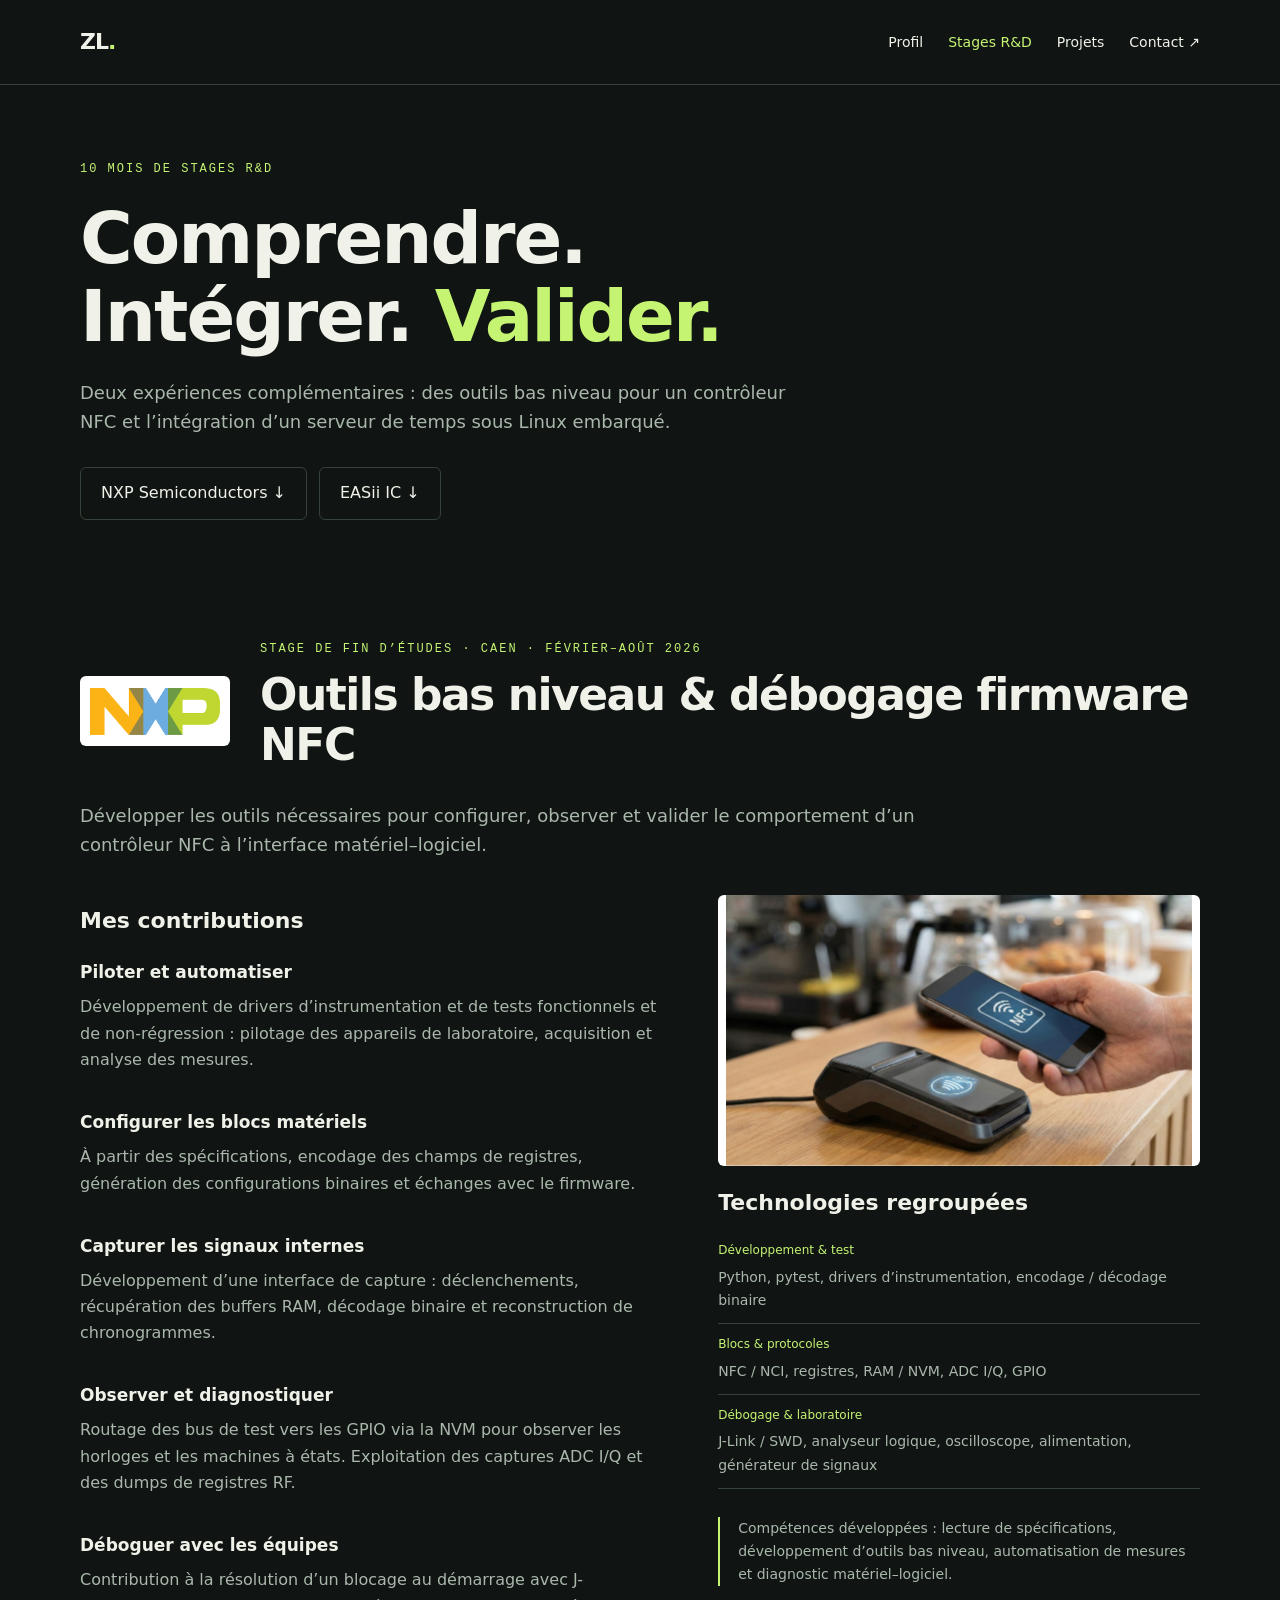
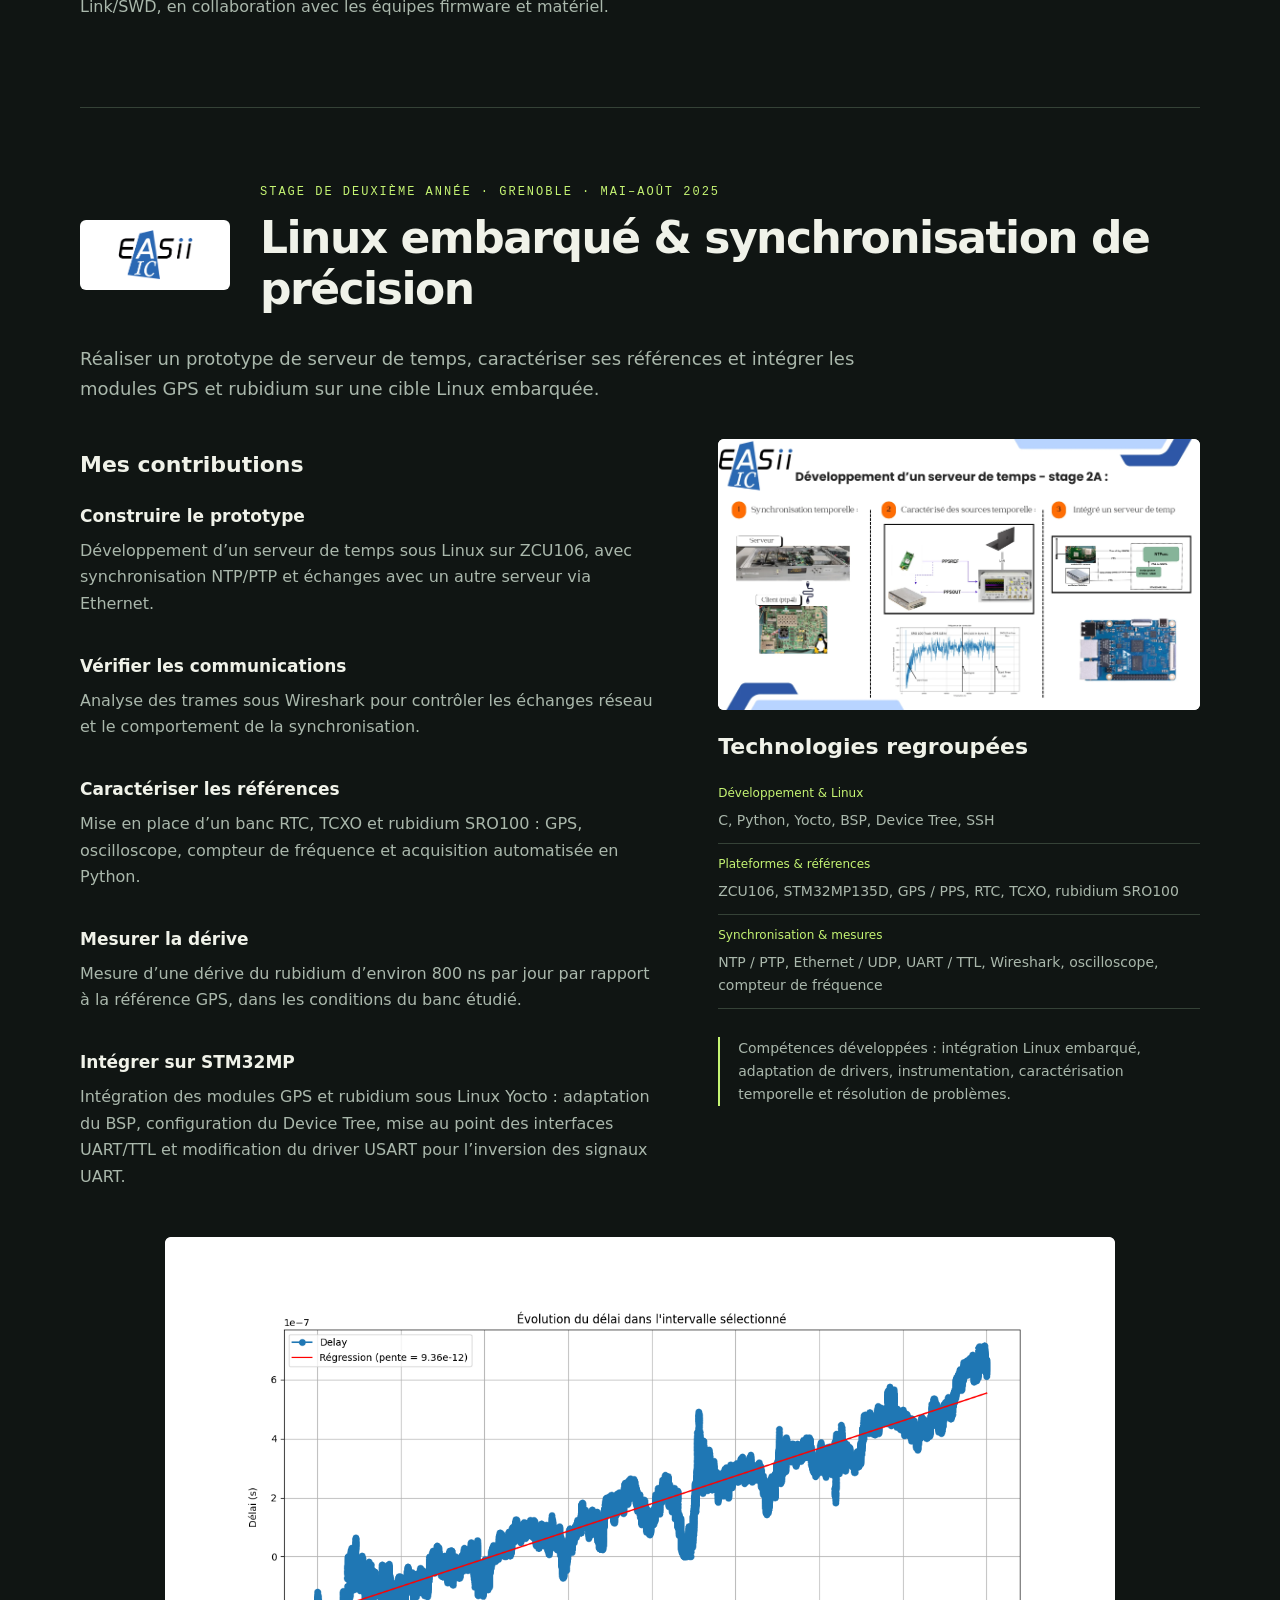
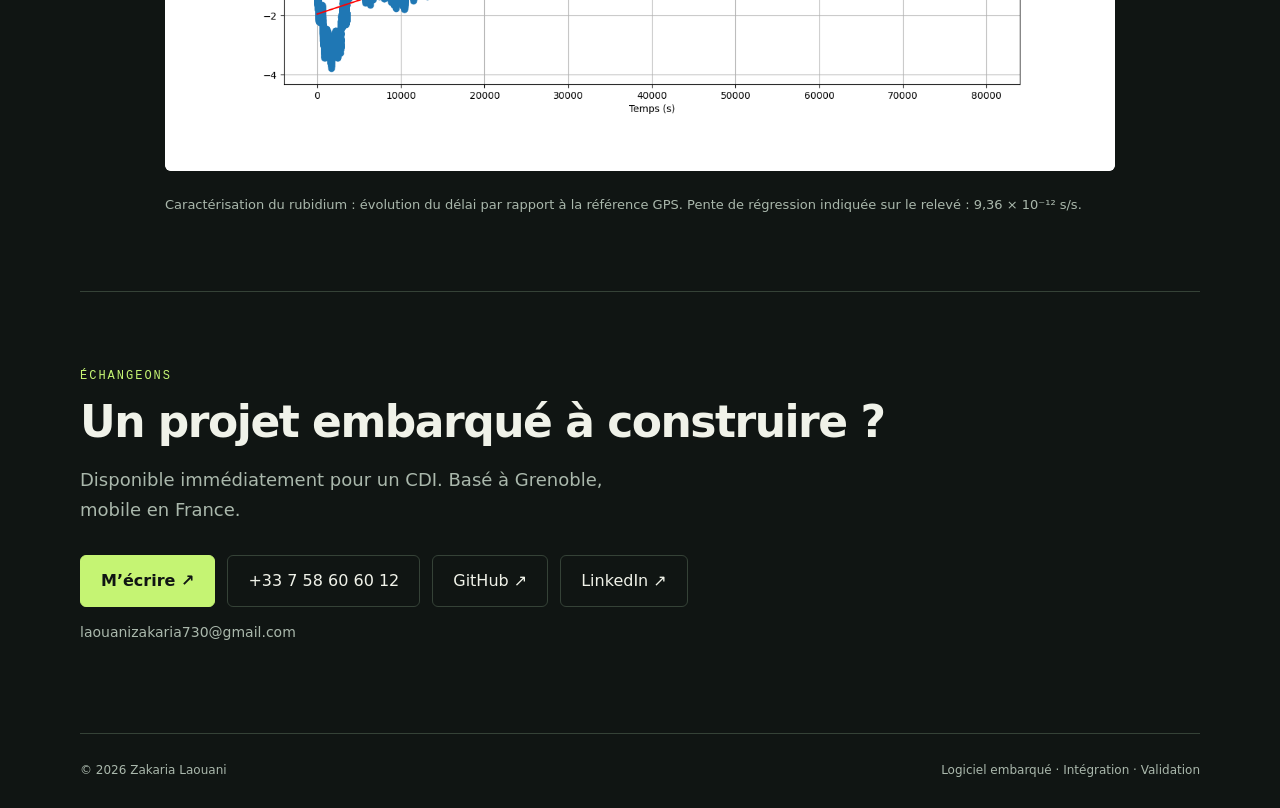
==== experiences.html @ af18028e "Add new portfolio" ====
<!doctype html><html lang="fr"><head><meta charset="utf-8"><meta name="viewport" content="width=device-width, initial-scale=1"><meta name="description" content="Zakaria Laouani, ingénieur systèmes embarqués : C/C++, Linux, FreeRTOS, intégration et validation sur cible."><title>Stages R&amp;D — Zakaria Laouani</title><link rel="stylesheet" href="./styles.css"><script src="./script.js" defer></script></head><body><a class="skip" href="#main">Aller au contenu</a><header><nav class="wrap" aria-label="Navigation principale"><a class="logo" href="./index.html">ZL<span>.</span></a><div class="links"><a href="./index.html">Profil</a><a href="./experiences.html" aria-current="page">Stages R&D</a><a href="./projets.html">Projets</a><a href="#contact">Contact ↗</a></div></nav></header><main id="main" class="wrap"><div class="page-intro"><div class="eyebrow">10 mois de stages R&D</div><h1>Comprendre.<br>Intégrer. <em>Valider.</em></h1><p class="lead">Deux expériences complémentaires : des outils bas niveau pour un contrôleur NFC et l’intégration d’un serveur de temps sous Linux embarqué.</p><div class="actions"><a class="btn" href="#nxp">NXP Semiconductors ↓</a><a class="btn" href="#easii">EASii IC ↓</a></div></div><section id="nxp" class="stage"><div class="stage-heading"><img class="company-logo" src="./assets/logo-nxp.png" alt="NXP Semiconductors"><div><div class="eyebrow">Stage de fin d’études · Caen · Février–août 2026</div><h2>Outils bas niveau &amp; débogage firmware NFC</h2></div></div><p class="lead">Développer les outils nécessaires pour configurer, observer et valider le comportement d’un contrôleur NFC à l’interface matériel–logiciel.</p><div class="stage-layout"><div><h3>Mes contributions</h3><div class="contribution"><h4>Piloter et automatiser</h4><p>Développement de drivers d’instrumentation et de tests fonctionnels et de non-régression : pilotage des appareils de laboratoire, acquisition et analyse des mesures.</p></div><div class="contribution"><h4>Configurer les blocs matériels</h4><p>À partir des spécifications, encodage des champs de registres, génération des configurations binaires et échanges avec le firmware.</p></div><div class="contribution"><h4>Capturer les signaux internes</h4><p>Développement d’une interface de capture : déclenchements, récupération des buffers RAM, décodage binaire et reconstruction de chronogrammes.</p></div><div class="contribution"><h4>Observer et diagnostiquer</h4><p>Routage des bus de test vers les GPIO via la NVM pour observer les horloges et les machines à états. Exploitation des captures ADC I/Q et des dumps de registres RF.</p></div><div class="contribution"><h4>Déboguer avec les équipes</h4><p>Contribution à la résolution d’un blocage au démarrage avec J-Link/SWD, en collaboration avec les équipes firmware et matériel.</p></div></div><aside><a class="project-image" href="./assets/nfc.png" data-lightbox aria-label="Agrandir : Illustration du contexte NFC"><img src="./assets/nfc.png" alt="Illustration du contexte NFC" loading="lazy"></a><h3>Technologies regroupées</h3><dl class="technologies"><div><dt>Développement &amp; test</dt><dd>Python, pytest, drivers d’instrumentation, encodage / décodage binaire</dd></div><div><dt>Blocs &amp; protocoles</dt><dd>NFC / NCI, registres, RAM / NVM, ADC I/Q, GPIO</dd></div><div><dt>Débogage &amp; laboratoire</dt><dd>J-Link / SWD, analyseur logique, oscilloscope, alimentation, générateur de signaux</dd></div></dl><p class="learning">Compétences développées : lecture de spécifications, développement d’outils bas niveau, automatisation de mesures et diagnostic matériel–logiciel.</p></aside></div></section><section id="easii" class="stage"><div class="stage-heading"><img class="company-logo" src="./assets/logo-easii.png" alt="EASii IC"><div><div class="eyebrow">Stage de deuxième année · Grenoble · Mai–août 2025</div><h2>Linux embarqué &amp; synchronisation de précision</h2></div></div><p class="lead">Réaliser un prototype de serveur de temps, caractériser ses références et intégrer les modules GPS et rubidium sur une cible Linux embarquée.</p><div class="stage-layout"><div><h3>Mes contributions</h3><div class="contribution"><h4>Construire le prototype</h4><p>Développement d’un serveur de temps sous Linux sur ZCU106, avec synchronisation NTP/PTP et échanges avec un autre serveur via Ethernet.</p></div><div class="contribution"><h4>Vérifier les communications</h4><p>Analyse des trames sous Wireshark pour contrôler les échanges réseau et le comportement de la synchronisation.</p></div><div class="contribution"><h4>Caractériser les références</h4><p>Mise en place d’un banc RTC, TCXO et rubidium SRO100 : GPS, oscilloscope, compteur de fréquence et acquisition automatisée en Python.</p></div><div class="contribution"><h4>Mesurer la dérive</h4><p>Mesure d’une dérive du rubidium d’environ 800 ns par jour par rapport à la référence GPS, dans les conditions du banc étudié.</p></div><div class="contribution"><h4>Intégrer sur STM32MP</h4><p>Intégration des modules GPS et rubidium sous Linux Yocto : adaptation du BSP, configuration du Device Tree, mise au point des interfaces UART/TTL et modification du driver USART pour l’inversion des signaux UART.</p></div></div><aside><a class="project-image" href="./assets/slide-06.webp" data-lightbox aria-label="Agrandir : Démarche de développement et de caractérisation du serveur de temps — page 6"><img src="./assets/slide-06.webp" alt="Démarche de développement et de caractérisation du serveur de temps — page 6" loading="lazy"></a><h3>Technologies regroupées</h3><dl class="technologies"><div><dt>Développement &amp; Linux</dt><dd>C, Python, Yocto, BSP, Device Tree, SSH</dd></div><div><dt>Plateformes &amp; références</dt><dd>ZCU106, STM32MP135D, GPS / PPS, RTC, TCXO, rubidium SRO100</dd></div><div><dt>Synchronisation &amp; mesures</dt><dd>NTP / PTP, Ethernet / UDP, UART / TTL, Wireshark, oscilloscope, compteur de fréquence</dd></div></dl><p class="learning">Compétences développées : intégration Linux embarqué, adaptation de drivers, instrumentation, caractérisation temporelle et résolution de problèmes.</p></aside></div><figure class="chart"><a class="project-image" href="./assets/mesure-temporelle.png" data-lightbox aria-label="Agrandir : Évolution du délai mesuré et régression linéaire"><img src="./assets/mesure-temporelle.png" alt="Évolution du délai mesuré et régression linéaire" loading="lazy"></a><figcaption>Caractérisation du rubidium : évolution du délai par rapport à la référence GPS. Pente de régression indiquée sur le relevé : 9,36 × 10⁻¹² s/s.</figcaption></figure></section><section id="contact"><div class="eyebrow">Échangeons</div><h2>Un projet embarqué à construire ?</h2><p class="lead">Disponible immédiatement pour un CDI. Basé à Grenoble, mobile en France.</p><div class="actions"><a class="btn primary" href="mailto:laouanizakaria730@gmail.com">M’écrire ↗</a><a class="btn" href="tel:+33758606012">+33 7 58 60 60 12</a><a class="btn" href="https://github.com/zakaria-laouani" target="_blank" rel="noopener noreferrer">GitHub ↗</a><a class="btn" href="https://www.linkedin.com/in/zakaria-laouani-aa63ab289/" target="_blank" rel="noopener noreferrer">LinkedIn ↗</a></div><p class="note"><a href="mailto:laouanizakaria730@gmail.com">laouanizakaria730@gmail.com</a></p></section></main><footer class="wrap"><span>© <span id="year">2026</span> Zakaria Laouani</span><span>Logiciel embarqué · Intégration · Validation</span></footer><dialog id="image-dialog" aria-label="Visuel agrandi"><button type="button" id="close-dialog">Fermer ×</button><img id="dialog-image" alt=""><p id="dialog-caption"></p></dialog></body></html>
---- styles.css ----
:root{--bg:#101513;--panel:#18201c;--text:#f0f2e9;--muted:#aab8ac;--accent:#c5f473;--line:#354237}*{box-sizing:border-box}html{scroll-behavior:smooth;scroll-padding-top:90px}body{margin:0;background:var(--bg);color:var(--text);font:16px/1.65 system-ui,sans-serif}a{color:inherit;text-decoration:none}button{font:inherit;cursor:pointer}a:focus-visible,button:focus-visible,summary:focus-visible{outline:3px solid var(--accent);outline-offset:5px}header{border-bottom:1px solid var(--line);background:var(--bg)}.wrap{width:min(1120px,90%);margin:auto}nav{display:flex;justify-content:space-between;align-items:center;gap:20px;padding:24px 0}nav .links{display:flex;gap:25px;font-size:14px}.logo{font-weight:800;letter-spacing:-1px;font-size:22px}.logo span{color:var(--accent)}.hero{padding:90px 0 70px;display:grid;grid-template-columns:1.4fr 1fr;gap:60px;align-items:center}.eyebrow{color:var(--accent);font:12px/1.5 monospace;text-transform:uppercase;letter-spacing:2px}.hero h1{font-size:clamp(48px,6.5vw,82px);line-height:1.02;letter-spacing:-4px;font-weight:600;margin:23px 0}.hero h1 em{font-style:normal;color:var(--accent)}.lead{color:var(--muted);max-width:550px;font-size:18px}.actions{display:flex;gap:12px;flex-wrap:wrap;margin-top:30px}.btn{display:inline-block;border:1px solid var(--line);border-radius:6px;padding:12px 20px}.primary{background:var(--accent);color:var(--bg);border-color:var(--accent);font-weight:650}.board{border:1px solid var(--line);border-radius:16px;padding:25px;background:radial-gradient(ellipse at center,#253424,transparent 70%),var(--panel);transform:rotate(2deg)}.board svg{width:100%;height:auto}.board-label{display:flex;justify-content:space-between;color:var(--muted);font:11px monospace;letter-spacing:1px}.strip{display:flex;justify-content:space-between;gap:20px;padding:24px 0;border-top:1px solid var(--line);border-bottom:1px solid var(--line);color:var(--muted);font:13px monospace}.strip strong{color:var(--text)}section{padding:75px 0;border-bottom:1px solid var(--line)}.section-top{display:flex;align-items:end;justify-content:space-between;gap:24px;margin-bottom:30px}h2{font-size:clamp(30px,4vw,44px);line-height:1.15;letter-spacing:-1.5px;margin:12px 0}h3{font-size:22px;line-height:1.3;margin:12px 0}.filters{display:flex;flex-wrap:wrap;gap:8px}.filters button{color:var(--muted);background:transparent;border:1px solid var(--line);padding:7px 13px;border-radius:30px;font-size:13px}.filters button[aria-pressed=true]{background:var(--accent);color:var(--bg);border-color:var(--accent)}.grid{display:grid;grid-template-columns:1fr 1fr;gap:18px}.card{padding:28px;background:var(--panel);border:1px solid var(--line);border-radius:10px}.card p{color:var(--muted)}.number{font:12px monospace;color:var(--accent)}.tags{display:flex;gap:7px;flex-wrap:wrap;margin-top:22px}.tags span{border:1px solid var(--line);padding:3px 9px;border-radius:4px;color:var(--muted);font:12px/1.5 monospace}details{margin-top:20px;border-top:1px solid var(--line);padding-top:14px}summary{cursor:pointer;font-size:14px;color:var(--accent)}details p{font-size:14px}.experience{display:grid;grid-template-columns:230px 1fr;padding:28px 0;border-bottom:1px solid var(--line)}.experience:last-child{border:0}.date{font:13px monospace;color:var(--muted)}.experience h3{margin-top:0}.experience p{margin-bottom:0;color:var(--muted)}.skills{display:grid;grid-template-columns:repeat(3,1fr);gap:28px}.skills p{color:var(--muted)}.contact{max-width:700px}.contact h2{font-size:clamp(38px,5vw,60px)}footer{display:flex;justify-content:space-between;gap:20px;padding:27px 0;color:var(--muted);font-size:12px}[hidden]{display:none!important}.skip{position:absolute;top:-100px;background:var(--accent);color:#101513;padding:12px}.skip:focus{top:0}.note{font-size:14px;color:var(--muted)}@media(max-width:760px){nav{align-items:start}.links{flex-wrap:wrap;justify-content:end;gap:10px!important}.hero{grid-template-columns:1fr;padding:55px 0;gap:35px}.hero h1{letter-spacing:-2px}.board{max-width:440px;transform:none}.strip{flex-wrap:wrap}.section-top{align-items:start;flex-direction:column}.grid,.skills{grid-template-columns:1fr}.experience{grid-template-columns:1fr;gap:15px}section{padding:50px 0}footer{flex-direction:column}}@media(prefers-reduced-motion:reduce){html{scroll-behavior:auto}}

.portrait{margin:0;position:relative}.portrait img{display:block;width:100%;height:auto;aspect-ratio:1;object-fit:cover;border-radius:18px}.portrait figcaption{position:absolute;bottom:16px;left:16px;right:16px;background:#101513ec;border:1px solid var(--line);padding:14px 18px;border-radius:10px;font-size:13px}.portrait figcaption strong{display:block;color:var(--accent);font-size:16px}.hero h1{font-size:clamp(44px,6vw,72px)}.project-image{display:block;padding:0;border:0;background:white;width:100%;border-radius:6px;overflow:hidden;margin-bottom:23px}.project-image img{display:block;width:100%;height:auto;aspect-ratio:16/9;object-fit:contain}.project-image:hover{outline:2px solid var(--accent)}.card{min-width:0}.media-row{display:grid;grid-template-columns:1fr 1.2fr;gap:35px;align-items:center;margin-top:30px}.media-row video{display:block;width:100%;max-height:550px;background:#050806;border-radius:12px}.media-row p{color:var(--muted)}.chart{margin:22px 0 0}.chart img{width:100%;height:auto;background:white;border-radius:6px}.chart figcaption{font-size:13px;color:var(--muted);margin-top:10px}.exp-image{margin:22px 0 0;max-width:650px}.contact .actions{align-items:center}.contact a{overflow-wrap:anywhere}.contact-line{font-size:17px;margin-top:22px}.contact-line a{color:var(--accent)}dialog{padding:18px;width:min(1100px,96vw);max-height:94vh;background:var(--bg);color:var(--text);border:1px solid var(--line);border-radius:10px}dialog::backdrop{background:#000c}dialog img{display:block;width:100%;max-height:78vh;object-fit:contain}dialog button{display:block;margin:0 0 12px auto;padding:8px 15px;background:var(--accent);border:0;border-radius:4px}dialog p{margin:12px 0 0;color:var(--muted);font-size:13px}.video-caption{font-size:13px;color:var(--muted)}@media(max-width:760px){.media-row{grid-template-columns:1fr}.hero{gap:35px}.portrait{max-width:380px}.card{padding:20px}.hero h1{letter-spacing:-2px}}
/* Portfolio multi-pages */
nav a[aria-current="page"]{color:var(--accent)}.availability{font:12px/1.7 monospace;color:var(--accent);margin:24px 0}.availability span{display:inline-block;width:7px;height:7px;border-radius:50%;background:var(--accent);margin-right:8px}.skill-grid{grid-template-columns:repeat(3,minmax(0,1fr));gap:35px}.skill-grid h3{font-size:19px}.featured-grid{display:grid;grid-template-columns:repeat(3,minmax(0,1fr));gap:18px}.featured-grid .card{padding:22px}.featured-grid h3{font-size:20px}.text-link{color:var(--accent);font-size:14px}.company-logo{display:block;width:150px;height:70px;object-fit:contain;background:#fff;border-radius:6px;padding:10px;margin-bottom:25px}.page-intro{padding:75px 0 45px}.page-intro h1{font-size:clamp(42px,6vw,72px);line-height:1.08;letter-spacing:-2px;margin:22px 0}.page-intro h1 em{font-style:normal;color:var(--accent)}.page-intro .lead{max-width:740px}.page-intro .filters{margin-top:30px}.project-group{padding-top:40px}.project-group h2{margin-bottom:30px}.project-card{scroll-margin-top:30px}.project-card h4{font-size:14px;color:var(--text);margin:22px 0 10px}.contributions{padding-left:19px;color:var(--muted);font-size:15px}.contributions li{margin:0 0 12px}.technologies{font-size:14px;margin:12px 0}.technologies>div{padding:11px 0;border-bottom:1px solid var(--line)}.technologies dt{color:var(--accent);font-size:12px;margin-bottom:5px}.technologies dd{margin:0;color:var(--muted)}.secondary-media,.video-block{margin:25px 0 0}.secondary-media img{width:100%;height:auto;border-radius:6px}.video-block video{display:block;width:100%;max-height:460px;background:black;border-radius:6px}.secondary-media figcaption,.video-block figcaption{font-size:12px;color:var(--muted);margin-top:10px}.stage-heading{display:flex;gap:30px;align-items:center}.stage-heading .company-logo{flex-shrink:0;margin:0}.stage-layout{display:grid;grid-template-columns:1.2fr 1fr;gap:60px;margin-top:35px}.stage-layout p{color:var(--muted)}.contribution{padding-bottom:12px}.contribution h4{font-size:17px;margin-bottom:8px}.contribution p{margin:0}.stage .lead{max-width:850px}.learning{border-left:2px solid var(--accent);padding-left:18px;font-size:14px;margin-top:28px}.stage .chart{max-width:950px;margin:35px auto 0}.project-image img{height:auto}details[open] summary{margin-bottom:20px}a:hover{color:var(--accent)}.btn.primary:hover{color:var(--bg);background:#d7ff95}@media(max-width:900px){.featured-grid{grid-template-columns:1fr}.featured-grid .project-image{max-width:550px}.skill-grid{grid-template-columns:1fr 1fr}}@media(max-width:760px){.skill-grid,.stage-layout{grid-template-columns:1fr}.stage-layout{gap:25px}.stage-heading{align-items:flex-start;flex-direction:column;gap:18px}.page-intro{padding-top:45px}.page-intro h1{letter-spacing:-1.5px}.links{font-size:12px!important}.hero .lead{font-size:17px}.project-group h2{font-size:28px}}
.project-group .grid{align-items:start}
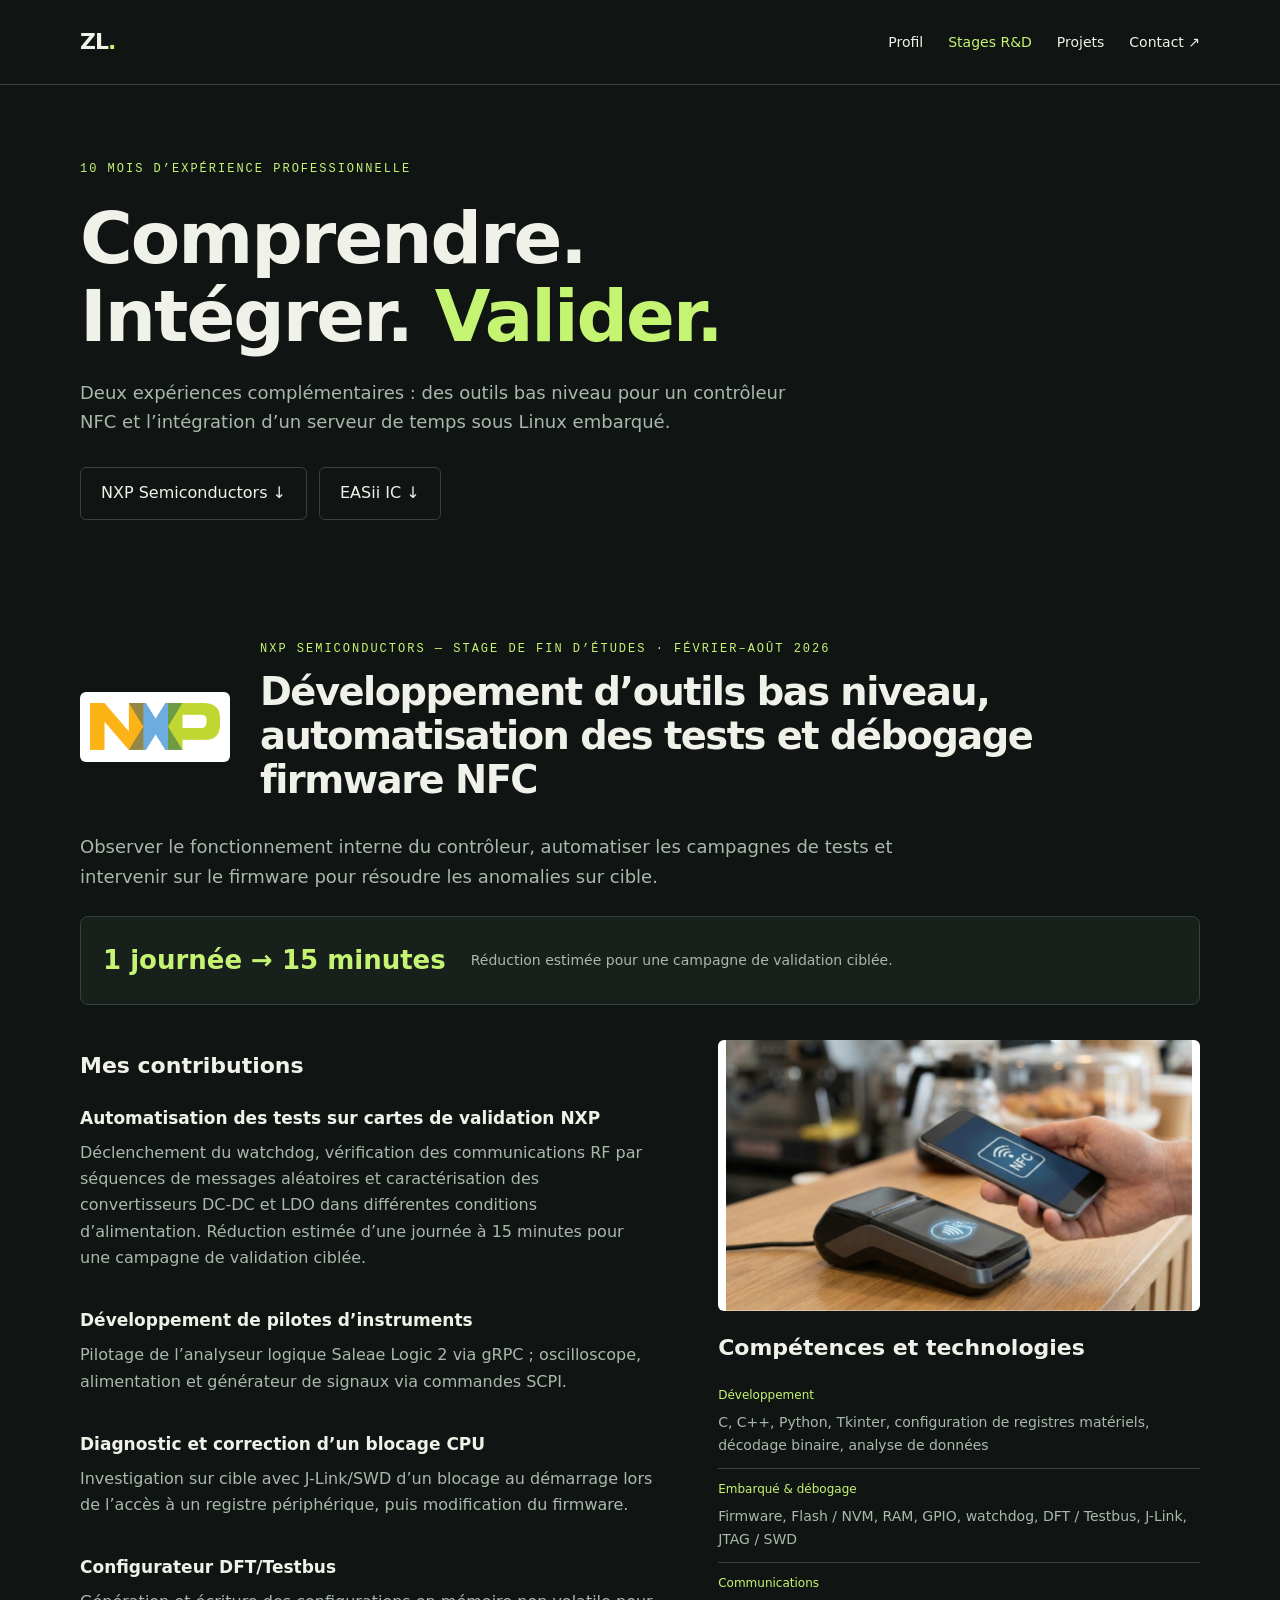
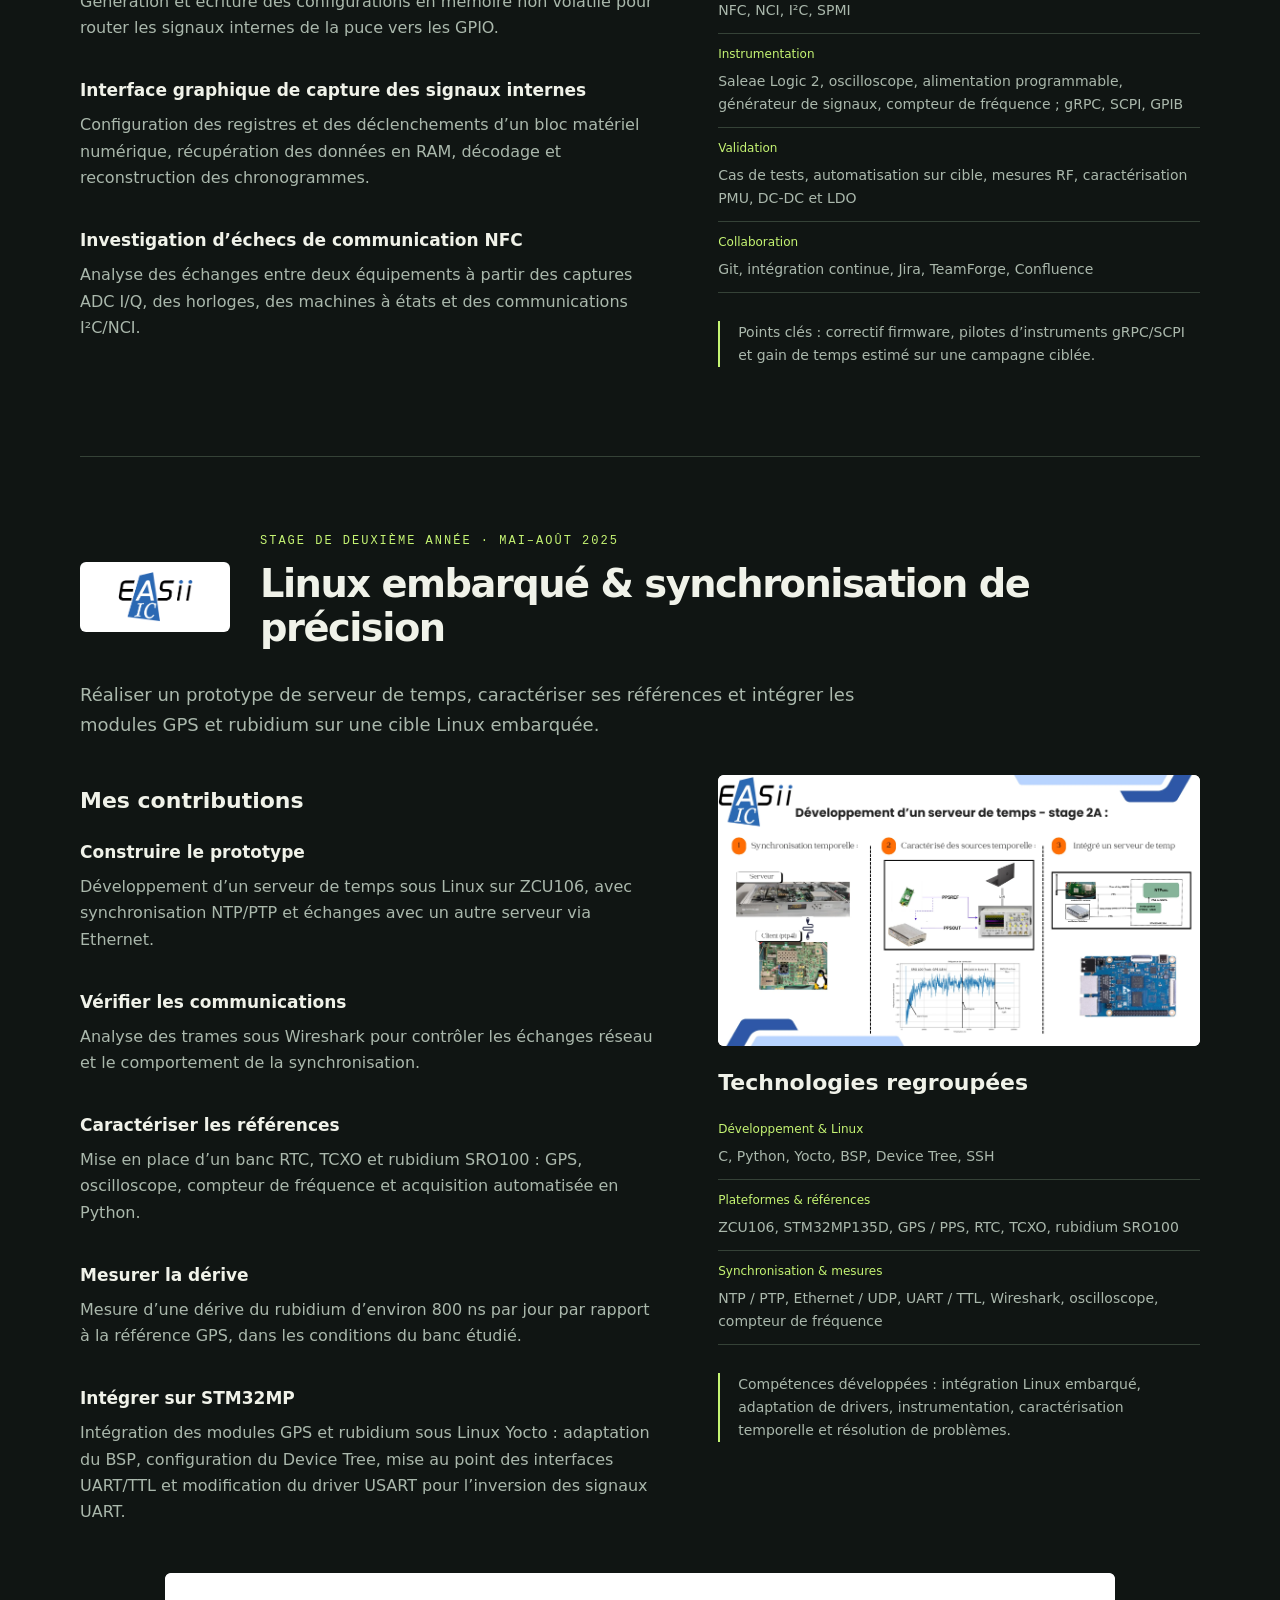
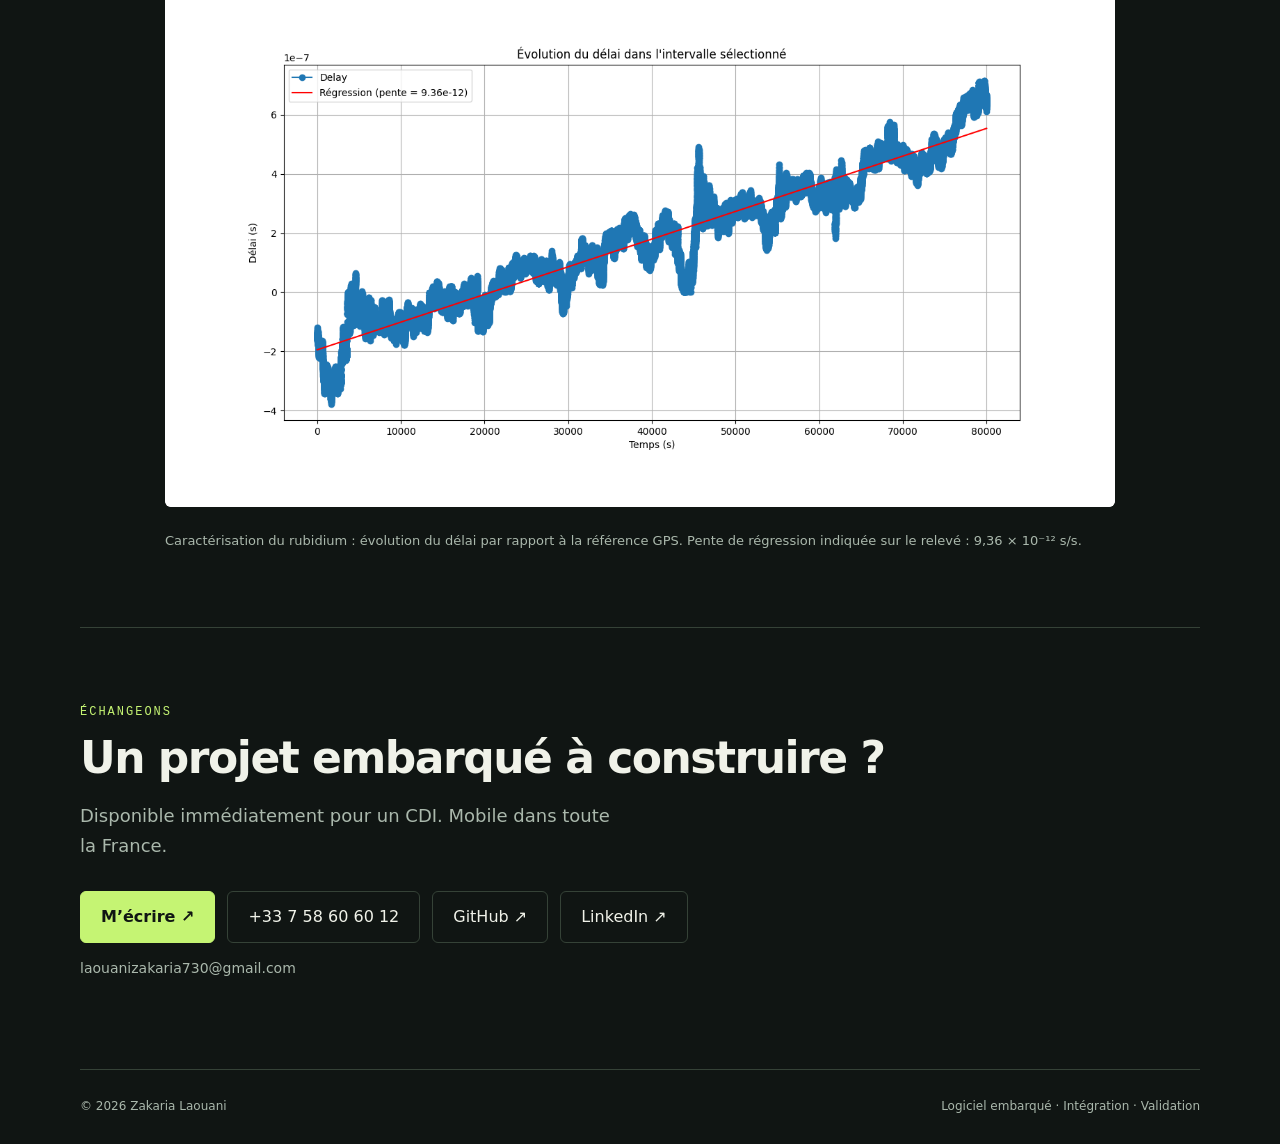
==== commit 9c2f0c04: "add new portfolio" ====
--- a/experiences.html
+++ b/experiences.html
@@ -1 +1 @@
-<!doctype html><html lang="fr"><head><meta charset="utf-8"><meta name="viewport" content="width=device-width, initial-scale=1"><meta name="description" content="Zakaria Laouani, ingénieur systèmes embarqués : C/C++, Linux, FreeRTOS, intégration et validation sur cible."><title>Stages R&amp;D — Zakaria Laouani</title><link rel="stylesheet" href="./styles.css"><script src="./script.js" defer></script></head><body><a class="skip" href="#main">Aller au contenu</a><header><nav class="wrap" aria-label="Navigation principale"><a class="logo" href="./index.html">ZL<span>.</span></a><div class="links"><a href="./index.html">Profil</a><a href="./experiences.html" aria-current="page">Stages R&D</a><a href="./projets.html">Projets</a><a href="#contact">Contact ↗</a></div></nav></header><main id="main" class="wrap"><div class="page-intro"><div class="eyebrow">10 mois de stages R&D</div><h1>Comprendre.<br>Intégrer. <em>Valider.</em></h1><p class="lead">Deux expériences complémentaires : des outils bas niveau pour un contrôleur NFC et l’intégration d’un serveur de temps sous Linux embarqué.</p><div class="actions"><a class="btn" href="#nxp">NXP Semiconductors ↓</a><a class="btn" href="#easii">EASii IC ↓</a></div></div><section id="nxp" class="stage"><div class="stage-heading"><img class="company-logo" src="./assets/logo-nxp.png" alt="NXP Semiconductors"><div><div class="eyebrow">Stage de fin d’études · Caen · Février–août 2026</div><h2>Outils bas niveau &amp; débogage firmware NFC</h2></div></div><p class="lead">Développer les outils nécessaires pour configurer, observer et valider le comportement d’un contrôleur NFC à l’interface matériel–logiciel.</p><div class="stage-layout"><div><h3>Mes contributions</h3><div class="contribution"><h4>Piloter et automatiser</h4><p>Développement de drivers d’instrumentation et de tests fonctionnels et de non-régression : pilotage des appareils de laboratoire, acquisition et analyse des mesures.</p></div><div class="contribution"><h4>Configurer les blocs matériels</h4><p>À partir des spécifications, encodage des champs de registres, génération des configurations binaires et échanges avec le firmware.</p></div><div class="contribution"><h4>Capturer les signaux internes</h4><p>Développement d’une interface de capture : déclenchements, récupération des buffers RAM, décodage binaire et reconstruction de chronogrammes.</p></div><div class="contribution"><h4>Observer et diagnostiquer</h4><p>Routage des bus de test vers les GPIO via la NVM pour observer les horloges et les machines à états. Exploitation des captures ADC I/Q et des dumps de registres RF.</p></div><div class="contribution"><h4>Déboguer avec les équipes</h4><p>Contribution à la résolution d’un blocage au démarrage avec J-Link/SWD, en collaboration avec les équipes firmware et matériel.</p></div></div><aside><a class="project-image" href="./assets/nfc.png" data-lightbox aria-label="Agrandir : Illustration du contexte NFC"><img src="./assets/nfc.png" alt="Illustration du contexte NFC" loading="lazy"></a><h3>Technologies regroupées</h3><dl class="technologies"><div><dt>Développement &amp; test</dt><dd>Python, pytest, drivers d’instrumentation, encodage / décodage binaire</dd></div><div><dt>Blocs &amp; protocoles</dt><dd>NFC / NCI, registres, RAM / NVM, ADC I/Q, GPIO</dd></div><div><dt>Débogage &amp; laboratoire</dt><dd>J-Link / SWD, analyseur logique, oscilloscope, alimentation, générateur de signaux</dd></div></dl><p class="learning">Compétences développées : lecture de spécifications, développement d’outils bas niveau, automatisation de mesures et diagnostic matériel–logiciel.</p></aside></div></section><section id="easii" class="stage"><div class="stage-heading"><img class="company-logo" src="./assets/logo-easii.png" alt="EASii IC"><div><div class="eyebrow">Stage de deuxième année · Grenoble · Mai–août 2025</div><h2>Linux embarqué &amp; synchronisation de précision</h2></div></div><p class="lead">Réaliser un prototype de serveur de temps, caractériser ses références et intégrer les modules GPS et rubidium sur une cible Linux embarquée.</p><div class="stage-layout"><div><h3>Mes contributions</h3><div class="contribution"><h4>Construire le prototype</h4><p>Développement d’un serveur de temps sous Linux sur ZCU106, avec synchronisation NTP/PTP et échanges avec un autre serveur via Ethernet.</p></div><div class="contribution"><h4>Vérifier les communications</h4><p>Analyse des trames sous Wireshark pour contrôler les échanges réseau et le comportement de la synchronisation.</p></div><div class="contribution"><h4>Caractériser les références</h4><p>Mise en place d’un banc RTC, TCXO et rubidium SRO100 : GPS, oscilloscope, compteur de fréquence et acquisition automatisée en Python.</p></div><div class="contribution"><h4>Mesurer la dérive</h4><p>Mesure d’une dérive du rubidium d’environ 800 ns par jour par rapport à la référence GPS, dans les conditions du banc étudié.</p></div><div class="contribution"><h4>Intégrer sur STM32MP</h4><p>Intégration des modules GPS et rubidium sous Linux Yocto : adaptation du BSP, configuration du Device Tree, mise au point des interfaces UART/TTL et modification du driver USART pour l’inversion des signaux UART.</p></div></div><aside><a class="project-image" href="./assets/slide-06.webp" data-lightbox aria-label="Agrandir : Démarche de développement et de caractérisation du serveur de temps — page 6"><img src="./assets/slide-06.webp" alt="Démarche de développement et de caractérisation du serveur de temps — page 6" loading="lazy"></a><h3>Technologies regroupées</h3><dl class="technologies"><div><dt>Développement &amp; Linux</dt><dd>C, Python, Yocto, BSP, Device Tree, SSH</dd></div><div><dt>Plateformes &amp; références</dt><dd>ZCU106, STM32MP135D, GPS / PPS, RTC, TCXO, rubidium SRO100</dd></div><div><dt>Synchronisation &amp; mesures</dt><dd>NTP / PTP, Ethernet / UDP, UART / TTL, Wireshark, oscilloscope, compteur de fréquence</dd></div></dl><p class="learning">Compétences développées : intégration Linux embarqué, adaptation de drivers, instrumentation, caractérisation temporelle et résolution de problèmes.</p></aside></div><figure class="chart"><a class="project-image" href="./assets/mesure-temporelle.png" data-lightbox aria-label="Agrandir : Évolution du délai mesuré et régression linéaire"><img src="./assets/mesure-temporelle.png" alt="Évolution du délai mesuré et régression linéaire" loading="lazy"></a><figcaption>Caractérisation du rubidium : évolution du délai par rapport à la référence GPS. Pente de régression indiquée sur le relevé : 9,36 × 10⁻¹² s/s.</figcaption></figure></section><section id="contact"><div class="eyebrow">Échangeons</div><h2>Un projet embarqué à construire ?</h2><p class="lead">Disponible immédiatement pour un CDI. Basé à Grenoble, mobile en France.</p><div class="actions"><a class="btn primary" href="mailto:laouanizakaria730@gmail.com">M’écrire ↗</a><a class="btn" href="tel:+33758606012">+33 7 58 60 60 12</a><a class="btn" href="https://github.com/zakaria-laouani" target="_blank" rel="noopener noreferrer">GitHub ↗</a><a class="btn" href="https://www.linkedin.com/in/zakaria-laouani-aa63ab289/" target="_blank" rel="noopener noreferrer">LinkedIn ↗</a></div><p class="note"><a href="mailto:laouanizakaria730@gmail.com">laouanizakaria730@gmail.com</a></p></section></main><footer class="wrap"><span>© <span id="year">2026</span> Zakaria Laouani</span><span>Logiciel embarqué · Intégration · Validation</span></footer><dialog id="image-dialog" aria-label="Visuel agrandi"><button type="button" id="close-dialog">Fermer ×</button><img id="dialog-image" alt=""><p id="dialog-caption"></p></dialog></body></html>+<!doctype html><html lang="fr"><head><meta charset="utf-8"><meta name="viewport" content="width=device-width, initial-scale=1"><meta name="description" content="Zakaria Laouani, ingénieur systèmes embarqués : C/C++, Linux, FreeRTOS, intégration et validation sur cible."><title>Stages R&amp;D — Zakaria Laouani</title><link rel="stylesheet" href="./styles.css"><script src="./script.js" defer></script></head><body><a class="skip" href="#main">Aller au contenu</a><header><nav class="wrap" aria-label="Navigation principale"><a class="logo" href="./index.html">ZL<span>.</span></a><div class="links"><a href="./index.html">Profil</a><a href="./experiences.html" aria-current="page">Stages R&D</a><a href="./projets.html">Projets</a><a href="#contact">Contact ↗</a></div></nav></header><main id="main" class="wrap"><div class="page-intro"><div class="eyebrow">10 mois d’expérience professionnelle</div><h1>Comprendre.<br>Intégrer. <em>Valider.</em></h1><p class="lead">Deux expériences complémentaires : des outils bas niveau pour un contrôleur NFC et l’intégration d’un serveur de temps sous Linux embarqué.</p><div class="actions"><a class="btn" href="#nxp">NXP Semiconductors ↓</a><a class="btn" href="#easii">EASii IC ↓</a></div></div><section id="nxp" class="stage"><div class="stage-heading"><img class="company-logo" src="./assets/logo-nxp.png" alt="NXP Semiconductors"><div><div class="eyebrow">NXP Semiconductors — Stage de fin d’études · Février–août 2026</div><h2>Développement d’outils bas niveau, automatisation des tests et débogage firmware NFC</h2></div></div><p class="lead">Observer le fonctionnement interne du contrôleur, automatiser les campagnes de tests et intervenir sur le firmware pour résoudre les anomalies sur cible.</p><div class="result-callout"><strong>1 journée → 15 minutes</strong><span>Réduction estimée pour une campagne de validation ciblée.</span></div><div class="stage-layout"><div><h3>Mes contributions</h3><div class="contribution"><h4>Automatisation des tests sur cartes de validation NXP</h4><p>Déclenchement du watchdog, vérification des communications RF par séquences de messages aléatoires et caractérisation des convertisseurs DC-DC et LDO dans différentes conditions d’alimentation. Réduction estimée d’une journée à 15 minutes pour une campagne de validation ciblée.</p></div><div class="contribution"><h4>Développement de pilotes d’instruments</h4><p>Pilotage de l’analyseur logique Saleae Logic 2 via gRPC ; oscilloscope, alimentation et générateur de signaux via commandes SCPI.</p></div><div class="contribution"><h4>Diagnostic et correction d’un blocage CPU</h4><p>Investigation sur cible avec J-Link/SWD d’un blocage au démarrage lors de l’accès à un registre périphérique, puis modification du firmware.</p></div><div class="contribution"><h4>Configurateur DFT/Testbus</h4><p>Génération et écriture des configurations en mémoire non volatile pour router les signaux internes de la puce vers les GPIO.</p></div><div class="contribution"><h4>Interface graphique de capture des signaux internes</h4><p>Configuration des registres et des déclenchements d’un bloc matériel numérique, récupération des données en RAM, décodage et reconstruction des chronogrammes.</p></div><div class="contribution"><h4>Investigation d’échecs de communication NFC</h4><p>Analyse des échanges entre deux équipements à partir des captures ADC I/Q, des horloges, des machines à états et des communications I²C/NCI.</p></div></div><aside><a class="project-image" href="./assets/nfc.png" data-lightbox aria-label="Agrandir : illustration du contexte NFC"><img src="./assets/nfc.png" alt="Illustration du contexte NFC" loading="lazy"></a><h3>Compétences et technologies</h3><dl class="technologies"><div><dt>Développement</dt><dd>C, C++, Python, Tkinter, configuration de registres matériels, décodage binaire, analyse de données</dd></div><div><dt>Embarqué &amp; débogage</dt><dd>Firmware, Flash / NVM, RAM, GPIO, watchdog, DFT / Testbus, J-Link, JTAG / SWD</dd></div><div><dt>Communications</dt><dd>NFC, NCI, I²C, SPMI</dd></div><div><dt>Instrumentation</dt><dd>Saleae Logic 2, oscilloscope, alimentation programmable, générateur de signaux, compteur de fréquence ; gRPC, SCPI, GPIB</dd></div><div><dt>Validation</dt><dd>Cas de tests, automatisation sur cible, mesures RF, caractérisation PMU, DC-DC et LDO</dd></div><div><dt>Collaboration</dt><dd>Git, intégration continue, Jira, TeamForge, Confluence</dd></div></dl><p class="learning">Points clés : correctif firmware, pilotes d’instruments gRPC/SCPI et gain de temps estimé sur une campagne ciblée.</p></aside></div></section><section id="easii" class="stage"><div class="stage-heading"><img class="company-logo" src="./assets/logo-easii.png" alt="EASii IC"><div><div class="eyebrow">Stage de deuxième année ·  Mai–août 2025</div><h2>Linux embarqué &amp; synchronisation de précision</h2></div></div><p class="lead">Réaliser un prototype de serveur de temps, caractériser ses références et intégrer les modules GPS et rubidium sur une cible Linux embarquée.</p><div class="stage-layout"><div><h3>Mes contributions</h3><div class="contribution"><h4>Construire le prototype</h4><p>Développement d’un serveur de temps sous Linux sur ZCU106, avec synchronisation NTP/PTP et échanges avec un autre serveur via Ethernet.</p></div><div class="contribution"><h4>Vérifier les communications</h4><p>Analyse des trames sous Wireshark pour contrôler les échanges réseau et le comportement de la synchronisation.</p></div><div class="contribution"><h4>Caractériser les références</h4><p>Mise en place d’un banc RTC, TCXO et rubidium SRO100 : GPS, oscilloscope, compteur de fréquence et acquisition automatisée en Python.</p></div><div class="contribution"><h4>Mesurer la dérive</h4><p>Mesure d’une dérive du rubidium d’environ 800 ns par jour par rapport à la référence GPS, dans les conditions du banc étudié.</p></div><div class="contribution"><h4>Intégrer sur STM32MP</h4><p>Intégration des modules GPS et rubidium sous Linux Yocto : adaptation du BSP, configuration du Device Tree, mise au point des interfaces UART/TTL et modification du driver USART pour l’inversion des signaux UART.</p></div></div><aside><a class="project-image" href="./assets/slide-06.webp" data-lightbox aria-label="Agrandir : Démarche de développement et de caractérisation du serveur de temps — page 6"><img src="./assets/slide-06.webp" alt="Démarche de développement et de caractérisation du serveur de temps — page 6" loading="lazy"></a><h3>Technologies regroupées</h3><dl class="technologies"><div><dt>Développement &amp; Linux</dt><dd>C, Python, Yocto, BSP, Device Tree, SSH</dd></div><div><dt>Plateformes &amp; références</dt><dd>ZCU106, STM32MP135D, GPS / PPS, RTC, TCXO, rubidium SRO100</dd></div><div><dt>Synchronisation &amp; mesures</dt><dd>NTP / PTP, Ethernet / UDP, UART / TTL, Wireshark, oscilloscope, compteur de fréquence</dd></div></dl><p class="learning">Compétences développées : intégration Linux embarqué, adaptation de drivers, instrumentation, caractérisation temporelle et résolution de problèmes.</p></aside></div><figure class="chart"><a class="project-image" href="./assets/mesure-temporelle.png" data-lightbox aria-label="Agrandir : Évolution du délai mesuré et régression linéaire"><img src="./assets/mesure-temporelle.png" alt="Évolution du délai mesuré et régression linéaire" loading="lazy"></a><figcaption>Caractérisation du rubidium : évolution du délai par rapport à la référence GPS. Pente de régression indiquée sur le relevé : 9,36 × 10⁻¹² s/s.</figcaption></figure></section><section id="contact"><div class="eyebrow">Échangeons</div><h2>Un projet embarqué à construire ?</h2><p class="lead">Disponible immédiatement pour un CDI. Mobile dans toute la France.</p><div class="actions"><a class="btn primary" href="mailto:laouanizakaria730@gmail.com">M’écrire ↗</a><a class="btn" href="tel:+33758606012">+33 7 58 60 60 12</a><a class="btn" href="https://github.com/zakaria-laouani" target="_blank" rel="noopener noreferrer">GitHub ↗</a><a class="btn" href="https://www.linkedin.com/in/zakaria-laouani-aa63ab289/" target="_blank" rel="noopener noreferrer">LinkedIn ↗</a></div><p class="note"><a href="mailto:laouanizakaria730@gmail.com">laouanizakaria730@gmail.com</a></p></section></main><footer class="wrap"><span>© <span id="year">2026</span> Zakaria Laouani</span><span>Logiciel embarqué · Intégration · Validation</span></footer><dialog id="image-dialog" aria-label="Visuel agrandi"><button type="button" id="close-dialog">Fermer ×</button><img id="dialog-image" alt=""><p id="dialog-caption"></p></dialog></body></html>
--- a/styles.css
+++ b/styles.css
@@ -5,3 +5,5 @@
 /* Portfolio multi-pages */
 nav a[aria-current="page"]{color:var(--accent)}.availability{font:12px/1.7 monospace;color:var(--accent);margin:24px 0}.availability span{display:inline-block;width:7px;height:7px;border-radius:50%;background:var(--accent);margin-right:8px}.skill-grid{grid-template-columns:repeat(3,minmax(0,1fr));gap:35px}.skill-grid h3{font-size:19px}.featured-grid{display:grid;grid-template-columns:repeat(3,minmax(0,1fr));gap:18px}.featured-grid .card{padding:22px}.featured-grid h3{font-size:20px}.text-link{color:var(--accent);font-size:14px}.company-logo{display:block;width:150px;height:70px;object-fit:contain;background:#fff;border-radius:6px;padding:10px;margin-bottom:25px}.page-intro{padding:75px 0 45px}.page-intro h1{font-size:clamp(42px,6vw,72px);line-height:1.08;letter-spacing:-2px;margin:22px 0}.page-intro h1 em{font-style:normal;color:var(--accent)}.page-intro .lead{max-width:740px}.page-intro .filters{margin-top:30px}.project-group{padding-top:40px}.project-group h2{margin-bottom:30px}.project-card{scroll-margin-top:30px}.project-card h4{font-size:14px;color:var(--text);margin:22px 0 10px}.contributions{padding-left:19px;color:var(--muted);font-size:15px}.contributions li{margin:0 0 12px}.technologies{font-size:14px;margin:12px 0}.technologies>div{padding:11px 0;border-bottom:1px solid var(--line)}.technologies dt{color:var(--accent);font-size:12px;margin-bottom:5px}.technologies dd{margin:0;color:var(--muted)}.secondary-media,.video-block{margin:25px 0 0}.secondary-media img{width:100%;height:auto;border-radius:6px}.video-block video{display:block;width:100%;max-height:460px;background:black;border-radius:6px}.secondary-media figcaption,.video-block figcaption{font-size:12px;color:var(--muted);margin-top:10px}.stage-heading{display:flex;gap:30px;align-items:center}.stage-heading .company-logo{flex-shrink:0;margin:0}.stage-layout{display:grid;grid-template-columns:1.2fr 1fr;gap:60px;margin-top:35px}.stage-layout p{color:var(--muted)}.contribution{padding-bottom:12px}.contribution h4{font-size:17px;margin-bottom:8px}.contribution p{margin:0}.stage .lead{max-width:850px}.learning{border-left:2px solid var(--accent);padding-left:18px;font-size:14px;margin-top:28px}.stage .chart{max-width:950px;margin:35px auto 0}.project-image img{height:auto}details[open] summary{margin-bottom:20px}a:hover{color:var(--accent)}.btn.primary:hover{color:var(--bg);background:#d7ff95}@media(max-width:900px){.featured-grid{grid-template-columns:1fr}.featured-grid .project-image{max-width:550px}.skill-grid{grid-template-columns:1fr 1fr}}@media(max-width:760px){.skill-grid,.stage-layout{grid-template-columns:1fr}.stage-layout{gap:25px}.stage-heading{align-items:flex-start;flex-direction:column;gap:18px}.page-intro{padding-top:45px}.page-intro h1{letter-spacing:-1.5px}.links{font-size:12px!important}.hero .lead{font-size:17px}.project-group h2{font-size:28px}}
 .project-group .grid{align-items:start}
+
+.hero-objective{max-width:570px;color:var(--muted);font-size:16px}.hero-objective strong{color:var(--text)}.impact{padding:35px 0}.impact-grid{display:grid;grid-template-columns:repeat(3,minmax(0,1fr));gap:28px;margin-top:22px}.impact-grid article{border-left:2px solid var(--accent);padding-left:20px}.impact-grid strong{font-size:clamp(20px,2.3vw,29px);color:var(--accent);letter-spacing:-.7px}.impact-grid p{font-size:14px;color:var(--muted);margin:10px 0}.result-callout{display:flex;flex-wrap:wrap;align-items:center;gap:12px 25px;background:var(--panel);border:1px solid var(--line);border-radius:8px;padding:22px;margin-top:25px}.result-callout strong{font-size:26px;color:var(--accent)}.result-callout span{color:var(--muted);font-size:14px}.stage-heading h2{font-size:clamp(28px,3vw,40px)}@media(max-width:760px){.impact-grid{grid-template-columns:1fr}.hero{padding-top:40px}.hero h1{font-size:48px}}
